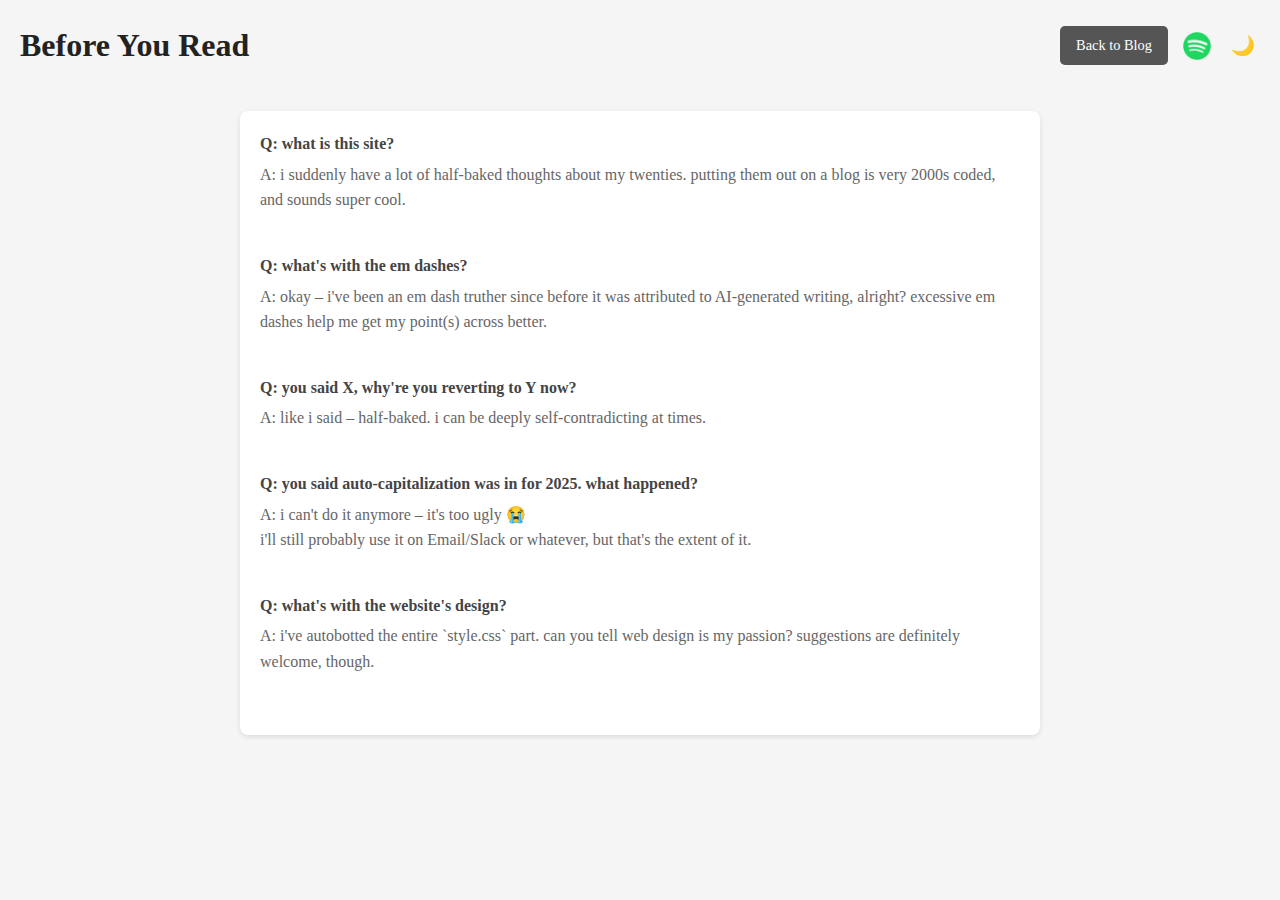
==== before-you-read.html @ b35b726f "first blog up" ====
<!DOCTYPE html>
<html lang="en">
<head>
    <meta charset="UTF-8">
    <meta name="viewport" content="width=device-width, initial-scale=1.0">
    <title>Before You Read</title>
    <link rel="stylesheet" href="style.css">
    <link rel="icon" type="image/png" href="assets/favicon.png">
</head>
<body>
    <header>
        <h1>Before You Read</h1>
        <nav>
            <a href="index.html" class="back-btn">Back to Blog</a>
            <a href="https://open.spotify.com/user/5bdm7rmw46iaqqx3jy70a9hkp?si=9fddb9b310f34cd4" target="_blank" class="spotify-icon">
                <img src="assets/Spotify_Primary_Logo_RGB_Green.png" alt="Spotify Logo" width="28" height="28">
            </a>
            <button id="dark-mode-toggle" class="toggle-btn">🌙</button>
        </nav>
    </header>
    <main>
        <section class="disclaimer-content">
            <div class="qa">
                <h2>Q: what is this site?</h2>
                <p>A: i suddenly have a lot of half-baked thoughts about my twenties. putting them out on a blog is very 2000s coded, and sounds super cool.</p>
            </div>
            <div class="qa">
                <h2>Q: what's with the em dashes?</h2>
                <p>A: okay – i've been an em dash truther since before it was attributed to AI-generated writing, alright? excessive em dashes help me get my point(s) across better.</p>
            </div>
            <div class="qa">
                <h2>Q: you said X, why're you reverting to Y now?</h2>
                <p>A: like i said – half-baked. i can be deeply self-contradicting at times.</p>
            </div>
            <div class="qa">
                <h2>Q: you said auto-capitalization was in for 2025. what happened?</h2>
                <p>A: i can't do it anymore – it's too ugly 😭</p>
                <p>i'll still probably use it on Email/Slack or whatever, but that's the extent of it.</p>
            </div>
            <div class="qa">
                <h2>Q: what's with the website's design?</h2>
                <p>A: i've autobotted the entire `style.css` part. can you tell web design is my passion? suggestions are definitely welcome, though.</p>
            </div>
        </section>
    </main>
    <script src="script.js"></script>
</body>
</html>
---- style.css ----
* {
    margin: 0;
    padding: 0;
    box-sizing: border-box;
    font-family: 'Georgia', 'Palatino Linotype', serif;
}

body {
    background-color: #f5f5f5;
    color: #333;
    line-height: 1.6;
    padding: 20px;
    transition: background-color 0.3s, color 0.3s;
}

body.dark-mode {
    background-color: #1a1a1a;
    color: #ddd;
}

header {
    display: flex;
    justify-content: space-between;
    align-items: center;
    margin-bottom: 40px;
}

h1 {
    font-size: 2rem;
    color: #222;
}

body.dark-mode h1 {
    color: #eee;
}

nav {
    display: flex;
    align-items: center;
    gap: 15px;
}

.disclaimer-btn {
    text-decoration: none;
    color: #fff;
    background-color: #222;
    padding: 8px 16px;
    border-radius: 5px;
    font-size: 0.9rem;
    transition: background-color 0.3s;
    display: inline-flex;
    align-items: center;
}

.disclaimer-btn:hover {
    background-color: #777;
}

.back-btn {
    text-decoration: none;
    color: #fff;
    background-color: #555;
    padding: 8px 16px;
    border-radius: 5px;
    font-size: 0.9rem;
    transition: background-color 0.3s;
    display: inline-flex;
    align-items: center;
}

.back-btn:hover {
    background-color: #777;
}

.spotify-icon img {
    width: 28px;
    height: 28px;
    transition: transform 0.3s;
    vertical-align: middle;
}

.spotify-icon:hover img {
    transform: scale(1.1);
}

.toggle-btn {
    background: none;
    border: none;
    font-size: 1.2rem;
    cursor: pointer;
    padding: 5px;
    transition: transform 0.3s;
    display: inline-flex;
    align-items: center;
    height: 32px;
}

.toggle-btn:hover {
    transform: scale(1.1);
}

main {
    max-width: 800px;
    margin: 0 auto;
}

.blog-posts {
    display: flex;
    flex-direction: column-reverse;
}

.blog-posts article {
    background: #fff;
    padding: 20px;
    margin-bottom: 20px;
    border-radius: 8px;
    box-shadow: 0 2px 5px rgba(0, 0, 0, 0.1);
    transition: background-color 0.3s;
}

body.dark-mode .blog-posts article {
    background: #2a2a2a;
    box-shadow: 0 2px 5px rgba(0, 0, 0, 0.3);
}

.blog-posts h2 {
    font-size: 1.5rem;
    margin-bottom: 10px;
    color: #444;
}

body.dark-mode .blog-posts h2 {
    color: #ccc;
}

.timestamp {
    font-size: 0.85rem;
    color: #888;
    margin-bottom: 10px;
}

body.dark-mode .timestamp {
    color: #aaa;
}

.disclaimer-content {
    background: #fff;
    padding: 20px;
    border-radius: 8px;
    box-shadow: 0 2px 5px rgba(0, 0, 0, 0.1);
    transition: background-color 0.3s;
}

body.dark-mode .disclaimer-content {
    background: #2a2a2a;
    box-shadow: 0 2px 5px rgba(0, 0, 0, 0.3);
}

.qa {
    margin-bottom: 40px; /* Increased spacing */
}

.qa h2 {
    font-size: 1rem; /* Matches .qa p */
    color: #444;
    margin-bottom: 5px;
}

body.dark-mode .qa h2 {
    color: #ccc;
}

.qa p {
    font-size: 1rem; /* Same as before */
    color: #666;
}

body.dark-mode .qa p {
    color: #aaa;
}

/* i really hope it works on phones 🤞🏻 */
@media (max-width: 600px) {
    header {
        flex-direction: column; /* Stack title and nav */
        align-items: flex-start;
        margin-bottom: 20px; /* Less space on small screens */
    }

    nav {
        margin-top: 10px; /* Space between title and nav */
        gap: 10px; /* Tighter spacing */
    }

    h1 {
        font-size: 1.5rem; /* Smaller title */
    }

    .disclaimer-btn, .back-btn {
        padding: 6px 12px; /* Slightly smaller but still tappable */
        font-size: 0.85rem;
    }

    .spotify-icon img {
        width: 24px; /* Slightly smaller icon */
        height: 24px;
    }

    .toggle-btn {
        font-size: 1rem; /* Smaller emoji */
        height: 28px;
    }

    .blog-posts article {
        padding: 15px; /* Less padding for more text space */
        margin-bottom: 15px;
    }

    .blog-posts h2 {
        font-size: 1.25rem; /* Smaller post titles */
    }

    .disclaimer-content {
        padding: 15px;
    }

    .qa {
        margin-bottom: 30px; /* Slightly less spacing */
    }
}
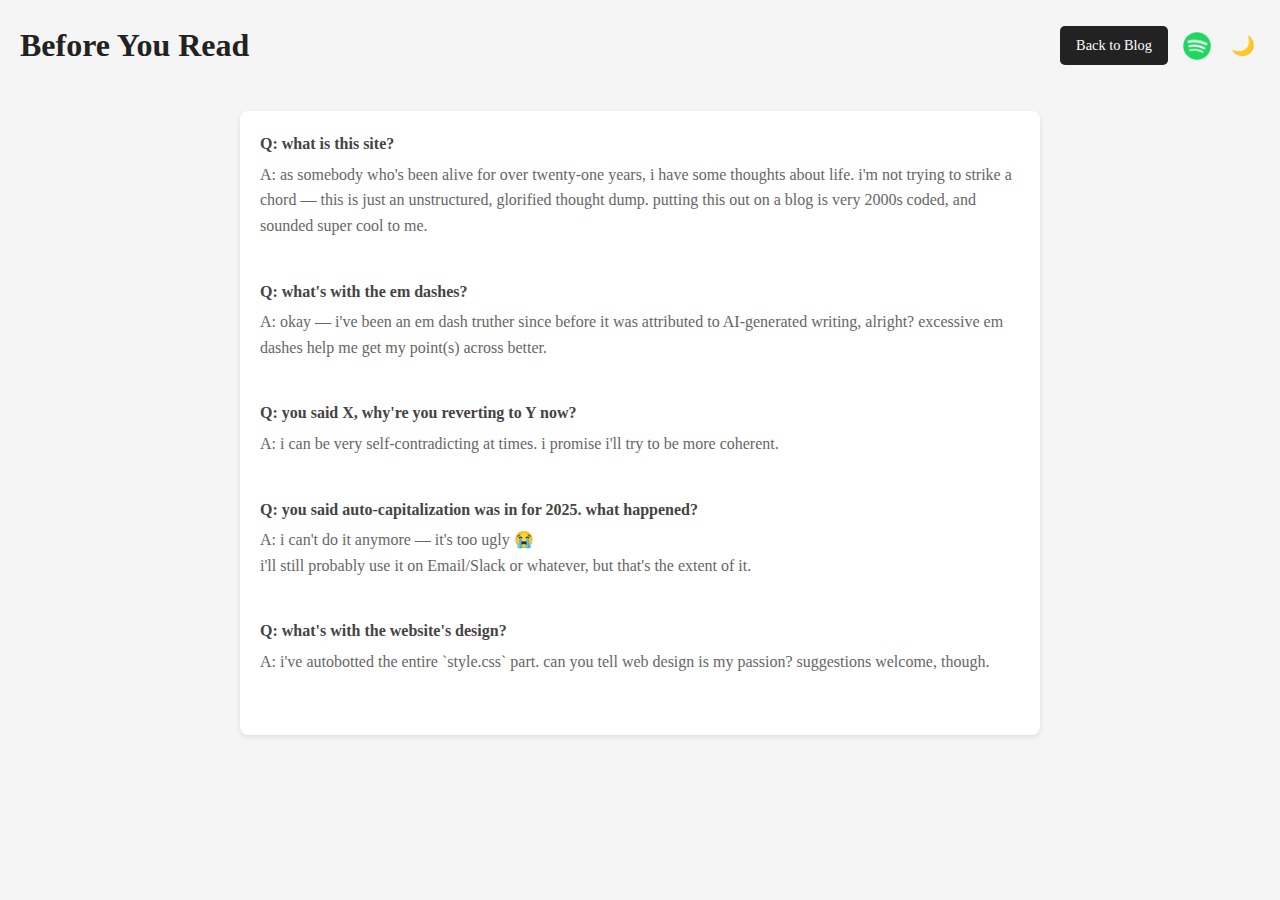
==== commit 94a24567: "minor visual changes" ====
--- a/before-you-read.html
+++ b/before-you-read.html
@@ -22,24 +22,24 @@
         <section class="disclaimer-content">
             <div class="qa">
                 <h2>Q: what is this site?</h2>
-                <p>A: i suddenly have a lot of half-baked thoughts about my twenties. putting them out on a blog is very 2000s coded, and sounds super cool.</p>
+                <p>A: as somebody who's been alive for over twenty-one years, i have some thoughts about life. i'm not trying to strike a chord — this is just an unstructured, glorified thought dump. putting this out on a blog is very 2000s coded, and sounded super cool to me.</p>
             </div>
             <div class="qa">
                 <h2>Q: what's with the em dashes?</h2>
-                <p>A: okay – i've been an em dash truther since before it was attributed to AI-generated writing, alright? excessive em dashes help me get my point(s) across better.</p>
+                <p>A: okay — i've been an em dash truther since before it was attributed to AI-generated writing, alright? excessive em dashes help me get my point(s) across better.</p>
             </div>
             <div class="qa">
                 <h2>Q: you said X, why're you reverting to Y now?</h2>
-                <p>A: like i said – half-baked. i can be deeply self-contradicting at times.</p>
+                <p>A: i can be very self-contradicting at times. i promise i'll try to be more coherent.</p>
             </div>
             <div class="qa">
                 <h2>Q: you said auto-capitalization was in for 2025. what happened?</h2>
-                <p>A: i can't do it anymore – it's too ugly 😭</p>
+                <p>A: i can't do it anymore — it's too ugly 😭</p>
                 <p>i'll still probably use it on Email/Slack or whatever, but that's the extent of it.</p>
             </div>
             <div class="qa">
                 <h2>Q: what's with the website's design?</h2>
-                <p>A: i've autobotted the entire `style.css` part. can you tell web design is my passion? suggestions are definitely welcome, though.</p>
+                <p>A: i've autobotted the entire `style.css` part. can you tell web design is my passion? suggestions welcome, though.</p>
             </div>
         </section>
     </main>
--- a/style.css
+++ b/style.css
@@ -53,13 +53,13 @@
 }
 
 .disclaimer-btn:hover {
-    background-color: #777;
+    background-color: #444;
 }
 
 .back-btn {
     text-decoration: none;
     color: #fff;
-    background-color: #555;
+    background-color: #222;
     padding: 8px 16px;
     border-radius: 5px;
     font-size: 0.9rem;
@@ -69,7 +69,7 @@
 }
 
 .back-btn:hover {
-    background-color: #777;
+    background-color: #444;
 }
 
 .spotify-icon img {
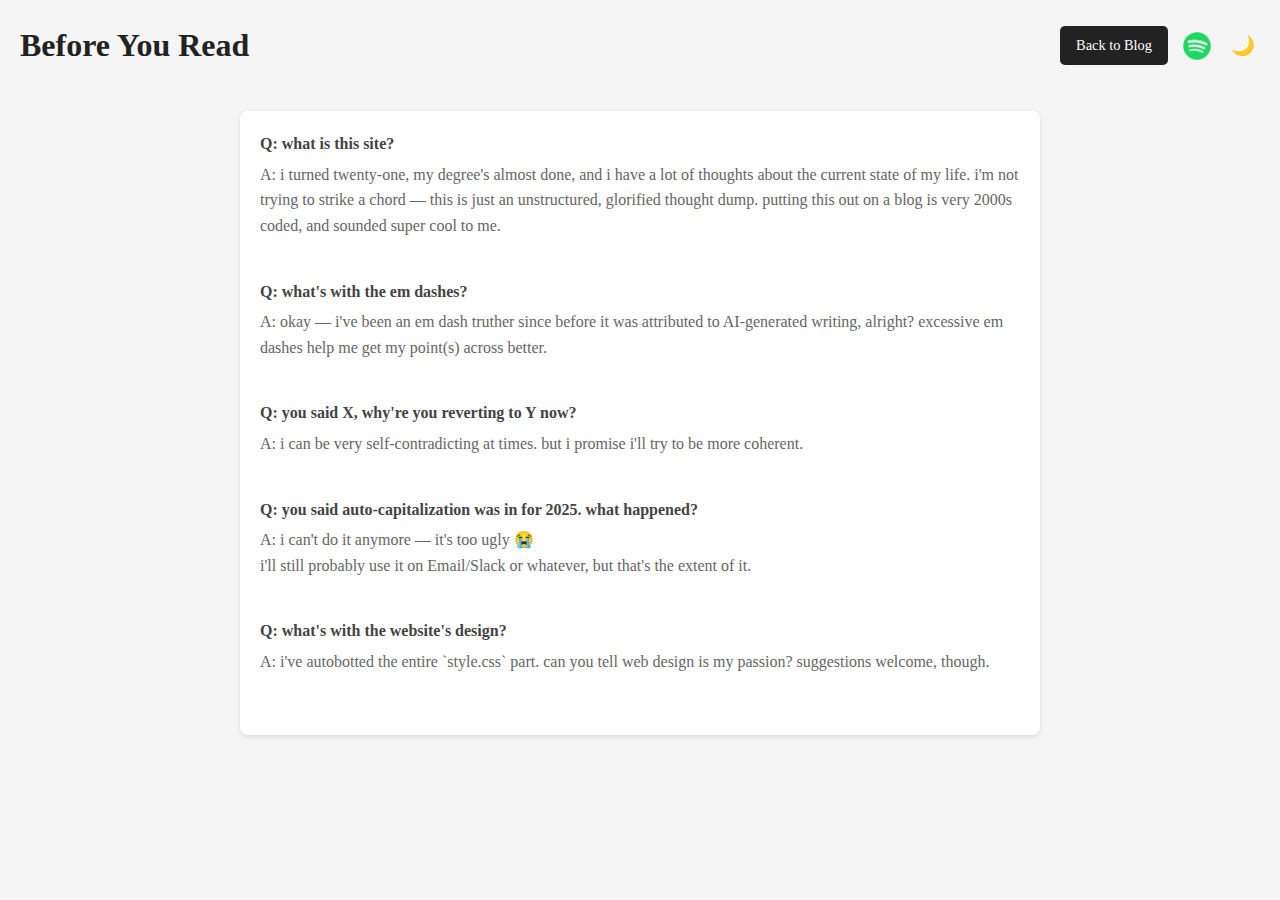
==== commit c7739ee4: "nitpicks, one of many" ====
--- a/before-you-read.html
+++ b/before-you-read.html
@@ -22,7 +22,7 @@
         <section class="disclaimer-content">
             <div class="qa">
                 <h2>Q: what is this site?</h2>
-                <p>A: as somebody who's been alive for over twenty-one years, i have some thoughts about life. i'm not trying to strike a chord — this is just an unstructured, glorified thought dump. putting this out on a blog is very 2000s coded, and sounded super cool to me.</p>
+                <p>A: i turned twenty-one, my degree's almost done, and i have a lot of thoughts about the current state of my life. i'm not trying to strike a chord — this is just an unstructured, glorified thought dump. putting this out on a blog is very 2000s coded, and sounded super cool to me.</p>
             </div>
             <div class="qa">
                 <h2>Q: what's with the em dashes?</h2>
@@ -30,7 +30,7 @@
             </div>
             <div class="qa">
                 <h2>Q: you said X, why're you reverting to Y now?</h2>
-                <p>A: i can be very self-contradicting at times. i promise i'll try to be more coherent.</p>
+                <p>A: i can be very self-contradicting at times. but i promise i'll try to be more coherent.</p>
             </div>
             <div class="qa">
                 <h2>Q: you said auto-capitalization was in for 2025. what happened?</h2>
